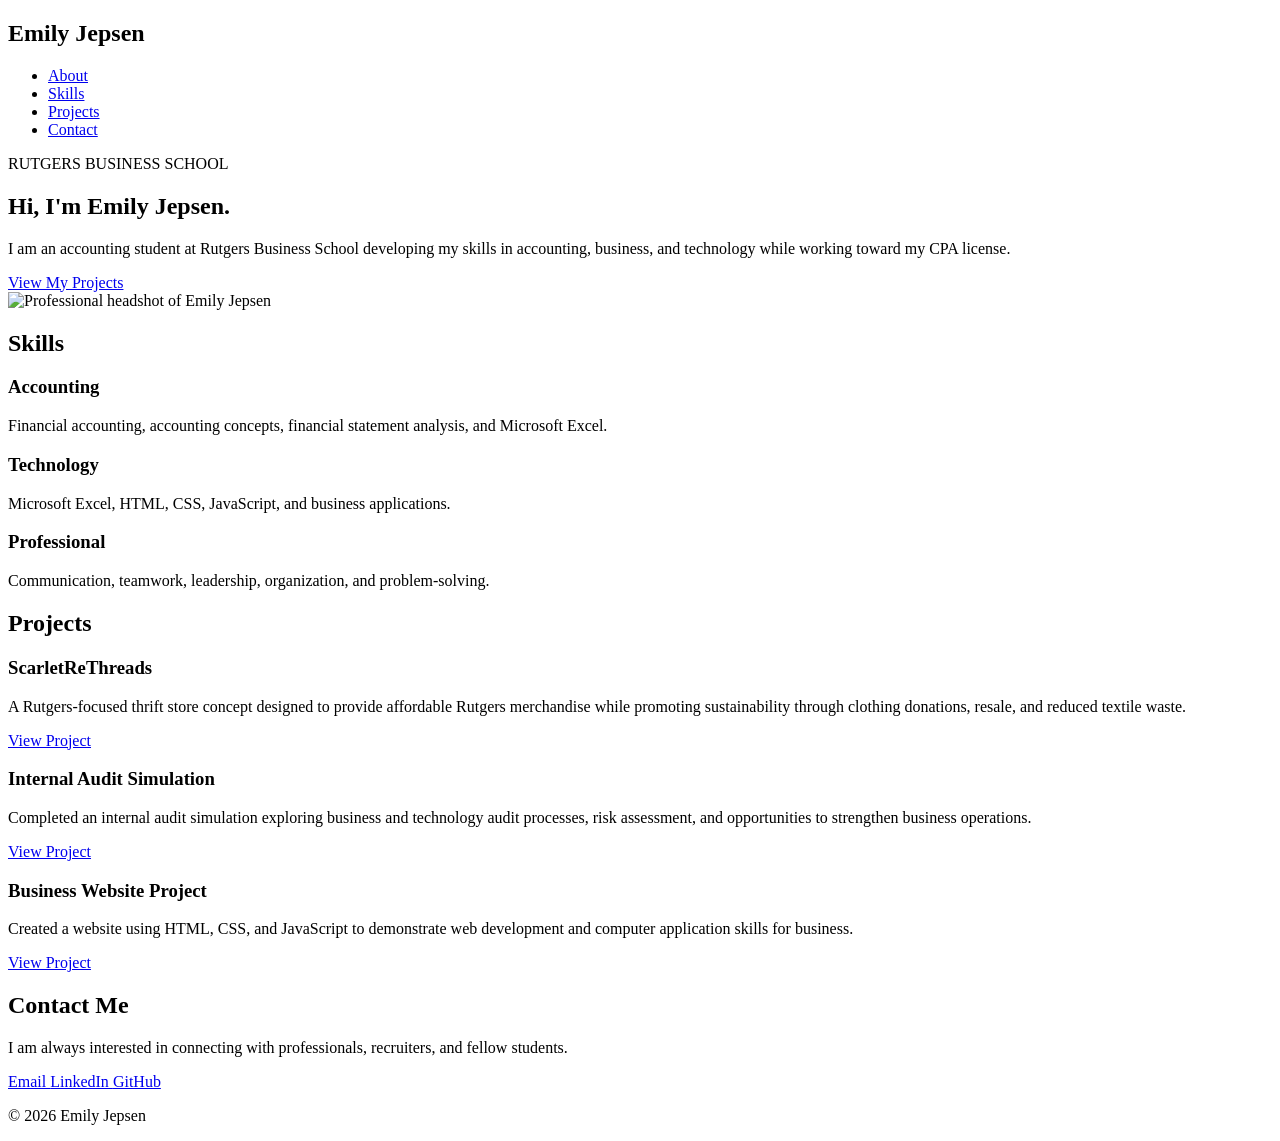
==== index.html @ 64cc46e7 "Add initial HTML structure for personal website my portfolio" ====
<!DOCTYPE html>
<html lang="en">

<head>
    <meta charset="UTF-8">
    <meta name="viewport" content="width=device-width, initial-scale=1.0">

    <title>Emily Jepsen | Accounting Student</title>

    <link rel="stylesheet" href="style.css">
</head>

<body>

    <!-- Navigation -->
    <header>
        <nav>
            <h2>Emily Jepsen</h2>

            <ul>
                <li><a href="#about">About</a></li>
                <li><a href="#skills">Skills</a></li>
                <li><a href="#projects">Projects</a></li>
                <li><a href="#contact">Contact</a></li>
            </ul>
        </nav>
    </header>


    <!-- Personal Statement -->
    <section id="about" class="hero">

        <div class="hero-content">

            <div class="hero-text">

                <p class="intro">RUTGERS BUSINESS SCHOOL</p>

                <h1>Hi, I'm Emily Jepsen.</h1>

                <p class="statement">
                    I am an accounting student at Rutgers Business School
                    developing my skills in accounting, business, and technology
                    while working toward my CPA license.
                </p>

                <a href="#projects" class="button">
                    View My Projects
                </a>

            </div>


            <div class="hero-image">

                <img src="headshot.JPG"
                     alt="Professional headshot of Emily Jepsen">

            </div>

        </div>

    </section>


    <!-- Skills Section -->
    <section id="skills">

        <h2>Skills</h2>

        <div class="skills-container">

            <div class="skill">

                <h3>Accounting</h3>

                <p>
                    Financial accounting, accounting concepts,
                    financial statement analysis, and Microsoft Excel.
                </p>

            </div>


            <div class="skill">

                <h3>Technology</h3>

                <p>
                    Microsoft Excel, HTML, CSS, JavaScript,
                    and business applications.
                </p>

            </div>


            <div class="skill">

                <h3>Professional</h3>

                <p>
                    Communication, teamwork, leadership,
                    organization, and problem-solving.
                </p>

            </div>

        </div>

    </section>


    <!-- Projects Section -->
    <section id="projects">

        <h2>Projects</h2>

        <div class="projects-container">


            <!-- Project 1 -->
            <div class="project">

                <h3>ScarletReThreads</h3>

                <p>
                    A Rutgers-focused thrift store concept designed to provide
                    affordable Rutgers merchandise while promoting sustainability
                    through clothing donations, resale, and reduced textile waste.
                </p>

                <a href="#" class="project-link">
                    View Project
                </a>

            </div>


            <!-- Project 2 -->
            <div class="project">

                <h3>Internal Audit Simulation</h3>

                <p>
                    Completed an internal audit simulation exploring business
                    and technology audit processes, risk assessment, and
                    opportunities to strengthen business operations.
                </p>

                <a href="#" class="project-link">
                    View Project
                </a>

            </div>


            <!-- Project 3 -->
            <div class="project">

                <h3>Business Website Project</h3>

                <p>
                    Created a website using HTML, CSS, and JavaScript to
                    demonstrate web development and computer application
                    skills for business.
                </p>

                <a href="#" class="project-link">
                    View Project
                </a>

            </div>

        </div>

    </section>


    <!-- Contact Section -->
    <section id="contact">

        <h2>Contact Me</h2>

        <p>
            I am always interested in connecting with professionals,
            recruiters, and fellow students.
        </p>

        <div class="contact-links">

            <a href="mailto:your-email@rutgers.edu">
                Email
            </a>

            <a href="https://www.linkedin.com/" target="_blank">
                LinkedIn
            </a>

            <a href="https://github.com/" target="_blank">
                GitHub
            </a>

        </div>

    </section>


    <!-- Footer -->
    <footer>

        <p>
            © 2026 Emily Jepsen
        </p>

    </footer>


    <script src="script.js"></script>

</body>

</html>
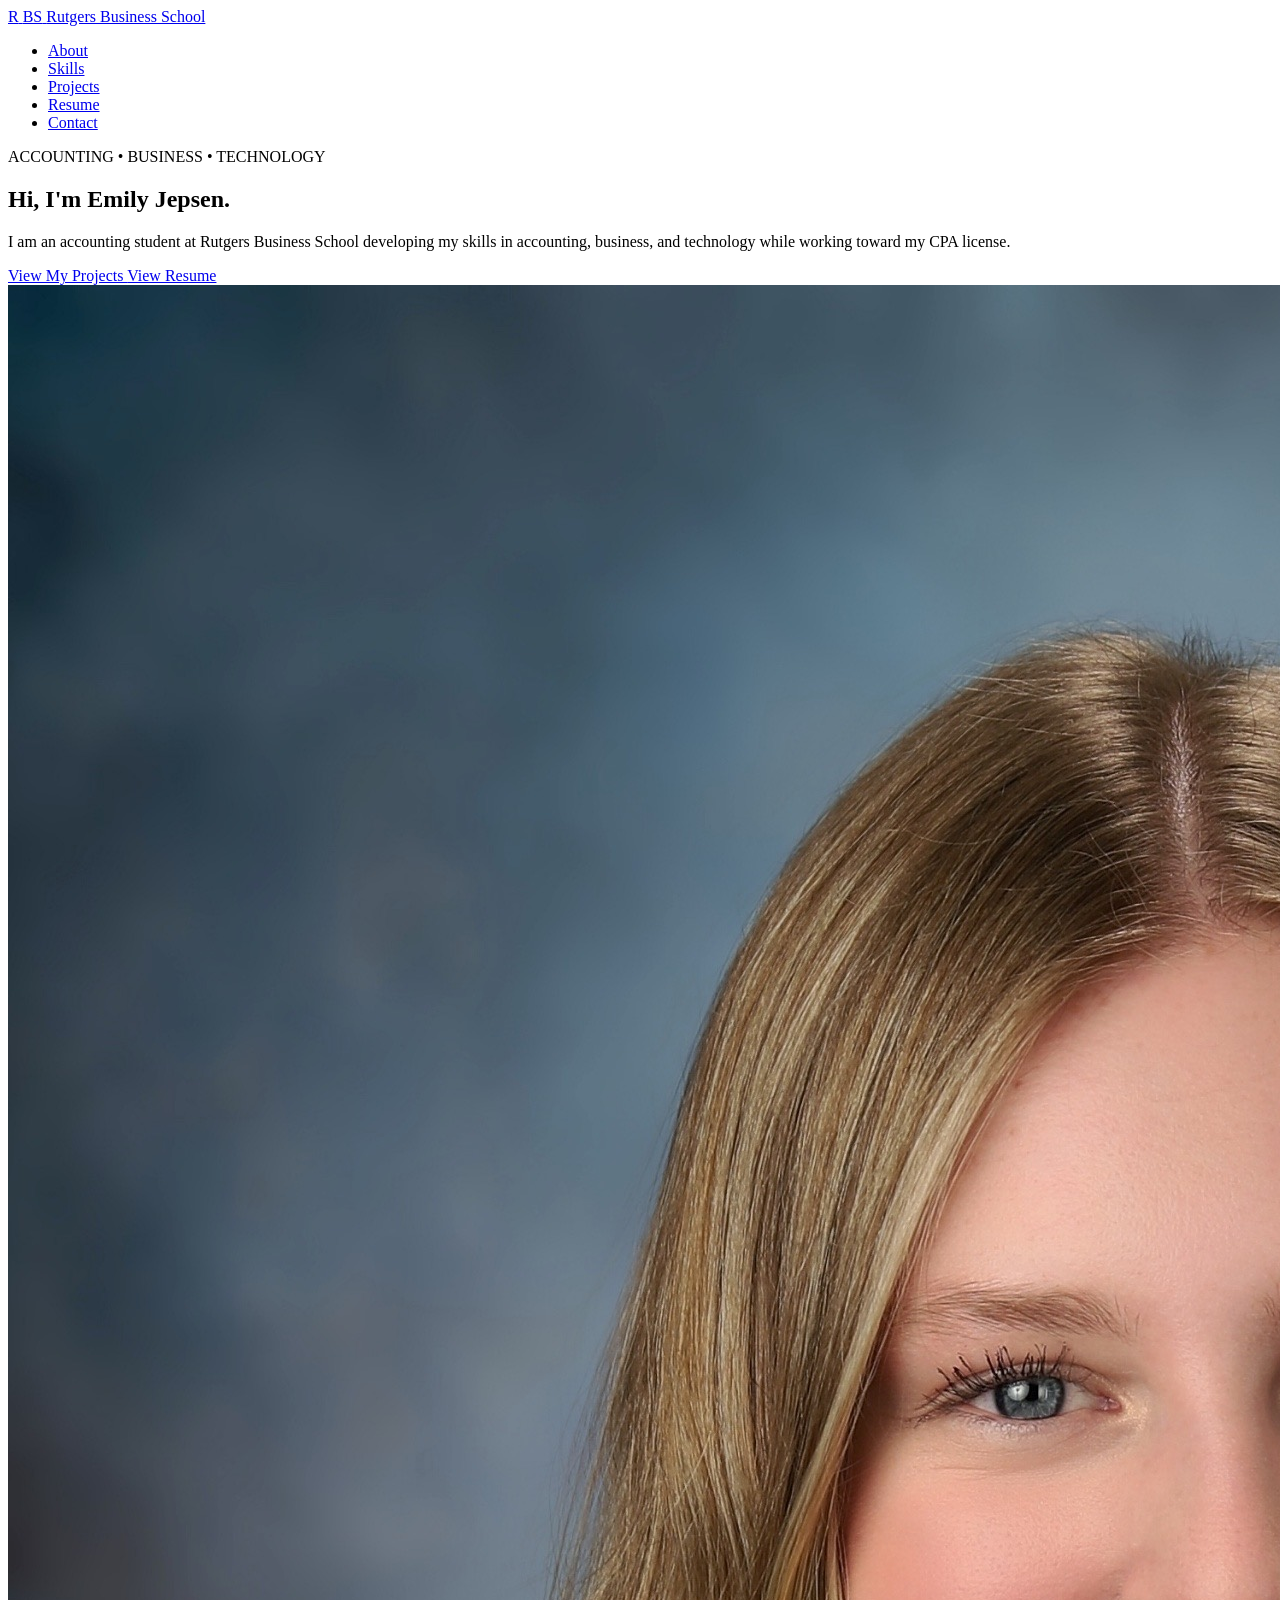
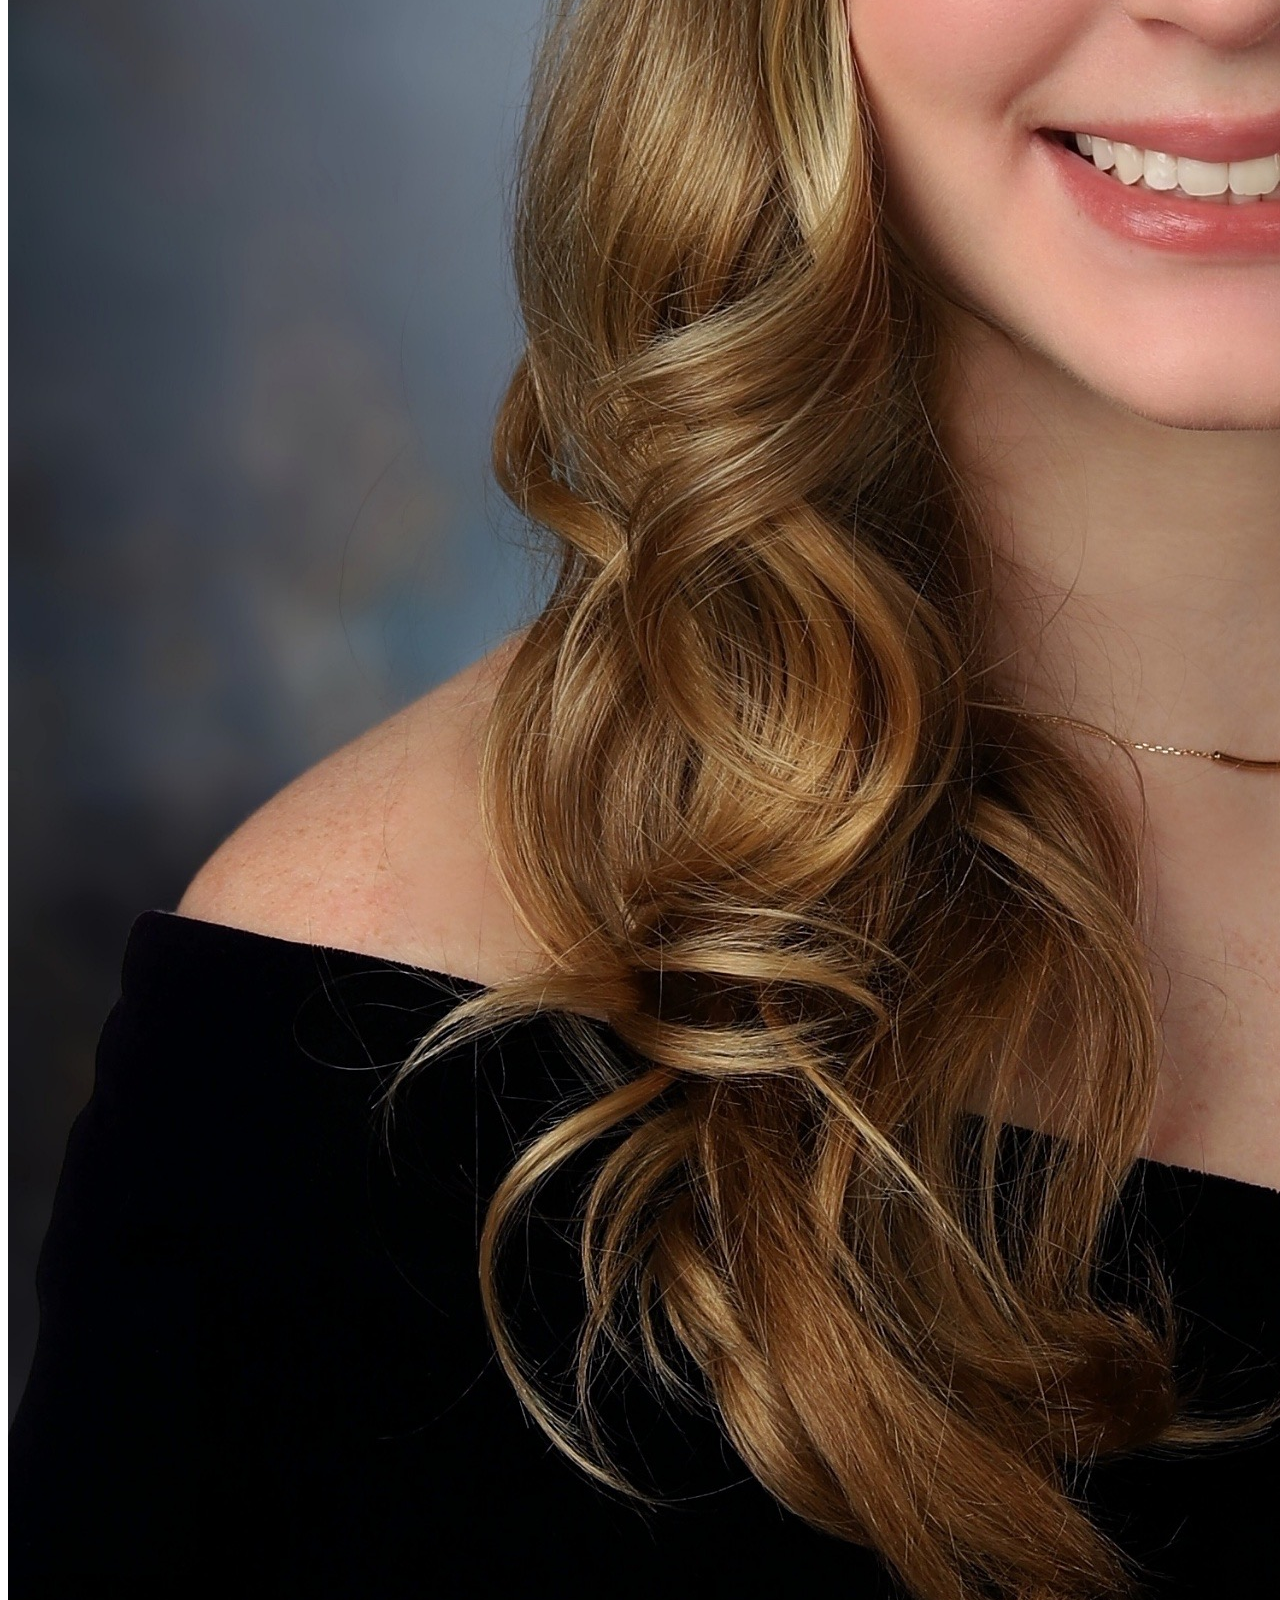
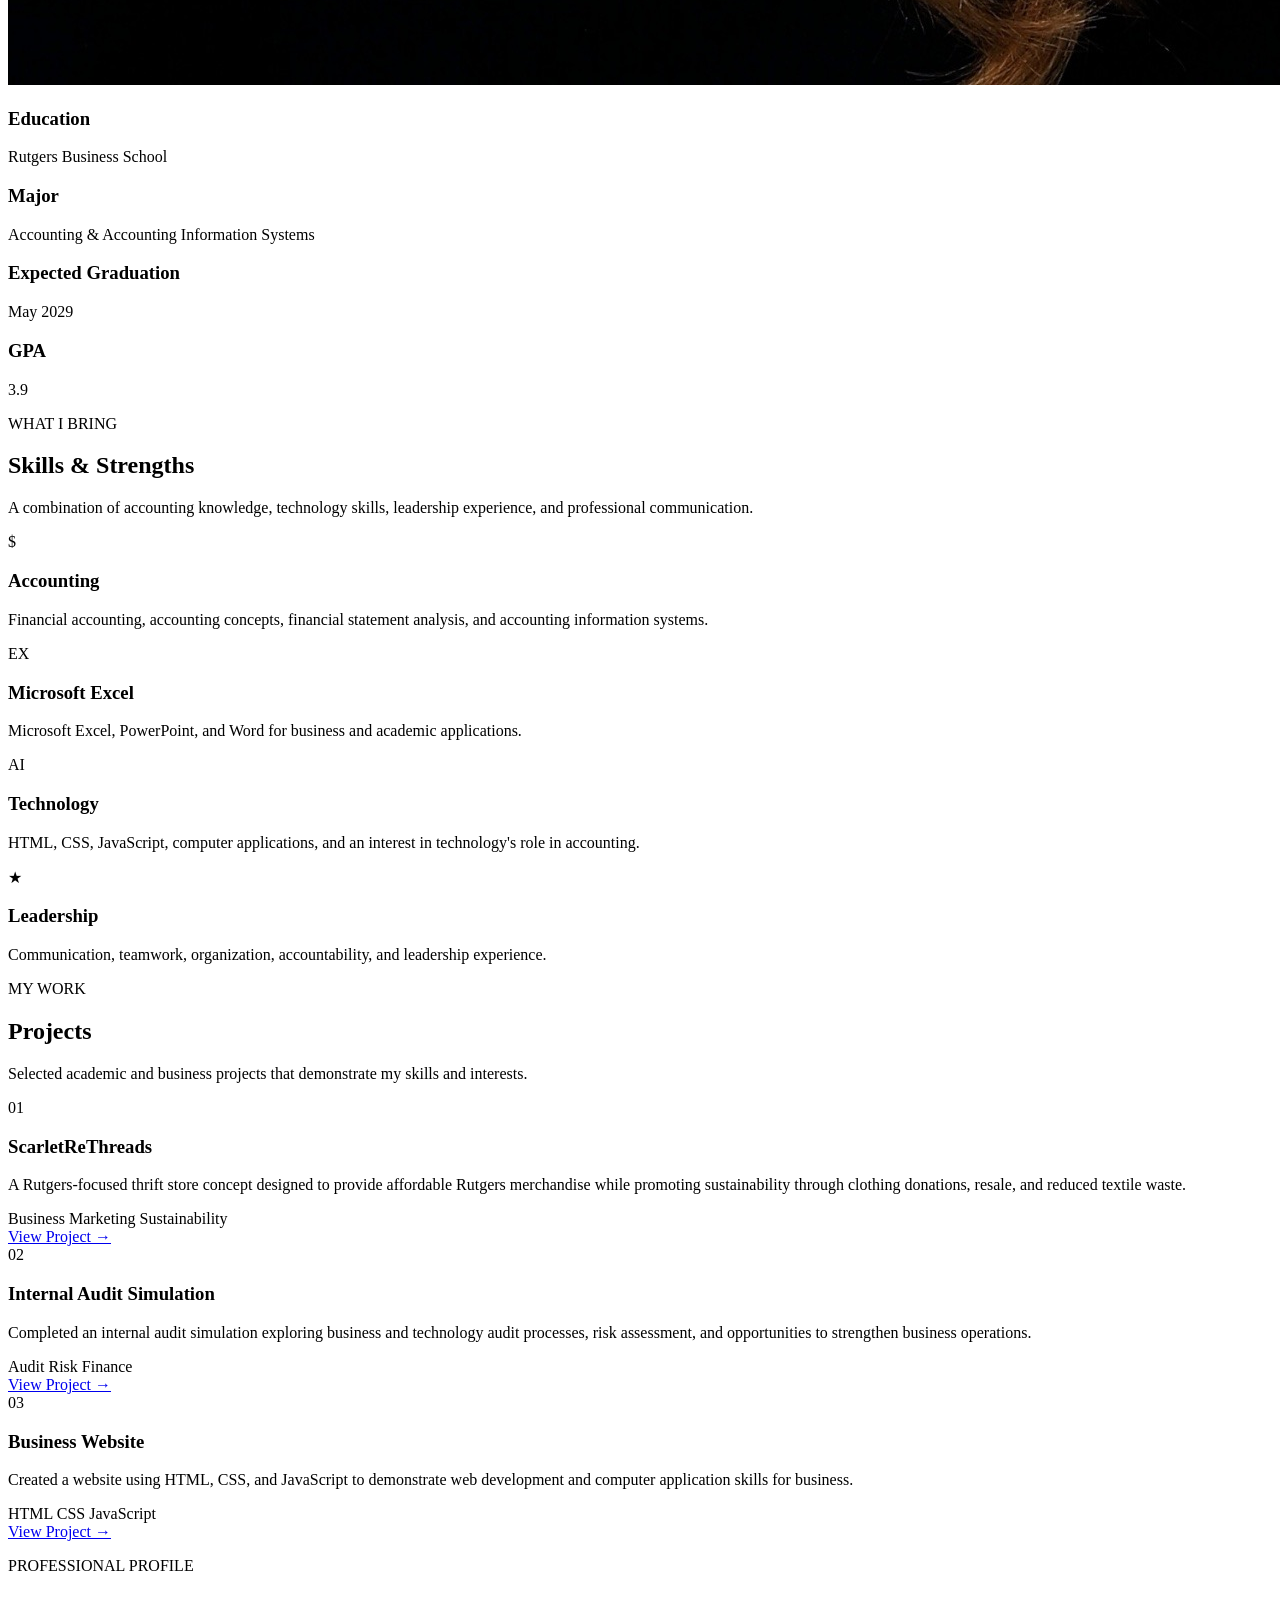
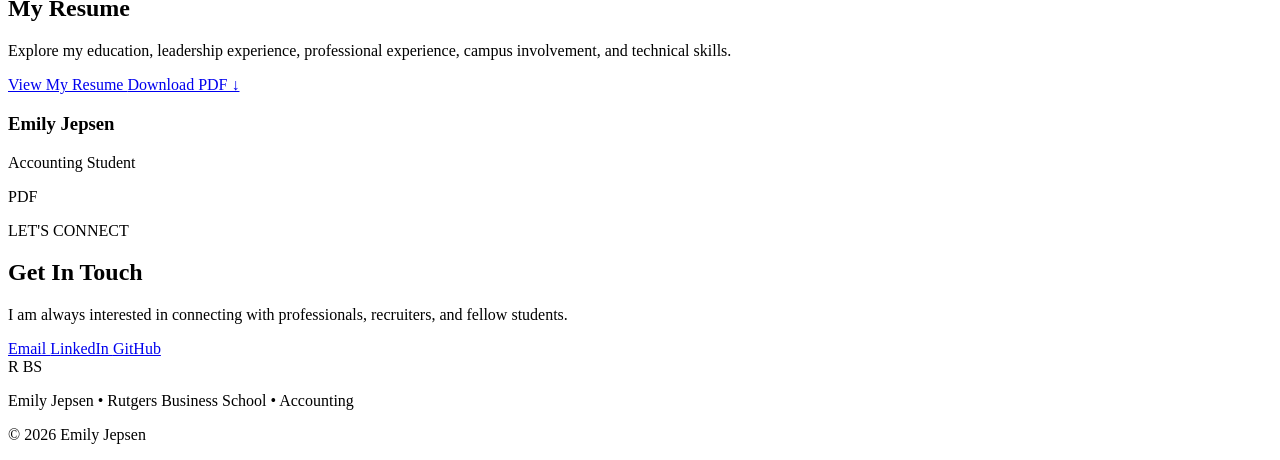
==== commit 5b1d3ebb: "Revamp index.html structure and content Updated the layout and content of the index.html file, inclu" ====
--- a/index.html
+++ b/index.html
@@ -2,59 +2,131 @@
 <html lang="en">
 
 <head>
+
     <meta charset="UTF-8">
+
     <meta name="viewport" content="width=device-width, initial-scale=1.0">
 
     <title>Emily Jepsen | Accounting Student</title>
 
     <link rel="stylesheet" href="style.css">
+
 </head>
 
+
 <body>
 
+
     <!-- Navigation -->
+
     <header>
+
         <nav>
-            <h2>Emily Jepsen</h2>
-
-            <ul>
-                <li><a href="#about">About</a></li>
-                <li><a href="#skills">Skills</a></li>
-                <li><a href="#projects">Projects</a></li>
-                <li><a href="#contact">Contact</a></li>
+
+            <!-- RBS Style Logo -->
+
+            <a href="#about" class="logo">
+
+                <span class="logo-r">R</span>
+                <span class="logo-bs">BS</span>
+
+                <span class="logo-text">
+                    Rutgers Business School
+                </span>
+
+            </a>
+
+
+            <ul class="nav-links">
+
+                <li>
+                    <a href="#about">About</a>
+                </li>
+
+                <li>
+                    <a href="#skills">Skills</a>
+                </li>
+
+                <li>
+                    <a href="#projects">Projects</a>
+                </li>
+
+                <li>
+                    <a href="#resume">Resume</a>
+                </li>
+
+                <li>
+                    <a href="#contact">Contact</a>
+                </li>
+
             </ul>
+
         </nav>
+
     </header>
 
 
-    <!-- Personal Statement -->
+
+    <!-- HERO / PERSONAL STATEMENT -->
+
     <section id="about" class="hero">
 
         <div class="hero-content">
 
+
             <div class="hero-text">
 
-                <p class="intro">RUTGERS BUSINESS SCHOOL</p>
-
-                <h1>Hi, I'm Emily Jepsen.</h1>
+                <div class="small-label">
+                    ACCOUNTING • BUSINESS • TECHNOLOGY
+                </div>
+
+
+                <h1>
+                    Hi, I'm
+                    <span>Emily Jepsen.</span>
+                </h1>
+
 
                 <p class="statement">
+
                     I am an accounting student at Rutgers Business School
                     developing my skills in accounting, business, and technology
                     while working toward my CPA license.
-                </p>
-
-                <a href="#projects" class="button">
-                    View My Projects
-                </a>
-
-            </div>
-
+
+                </p>
+
+
+                <div class="hero-buttons">
+
+                    <a href="#projects" class="primary-button">
+                        View My Projects
+                    </a>
+
+
+                    <a href="#resume" class="secondary-button">
+                        View Resume
+                    </a>
+
+                </div>
+
+            </div>
+
+
+
+            <!-- Small Headshot -->
 
             <div class="hero-image">
 
-                <img src="headshot.JPG"
-                     alt="Professional headshot of Emily Jepsen">
+                <div class="image-border">
+
+                    <img
+                        src="headshot.JPG"
+                        alt="Professional headshot of Emily Jepsen"
+                    >
+
+                </div>
+
+                <div class="image-accent"></div>
 
             </div>
 
@@ -63,44 +135,155 @@
     </section>
 
 
-    <!-- Skills Section -->
-    <section id="skills">
-
-        <h2>Skills</h2>
+
+    <!-- QUICK INFORMATION -->
+
+    <section class="quick-info">
+
+        <div class="info-box">
+
+            <h3>Education</h3>
+
+            <p>
+                Rutgers Business School
+            </p>
+
+        </div>
+
+
+        <div class="info-box">
+
+            <h3>Major</h3>
+
+            <p>
+                Accounting & Accounting Information Systems
+            </p>
+
+        </div>
+
+
+        <div class="info-box">
+
+            <h3>Expected Graduation</h3>
+
+            <p>
+                May 2029
+            </p>
+
+        </div>
+
+
+        <div class="info-box">
+
+            <h3>GPA</h3>
+
+            <p>
+                3.9
+            </p>
+
+        </div>
+
+    </section>
+
+
+
+    <!-- SKILLS -->
+
+    <section id="skills" class="section">
+
+        <div class="section-heading">
+
+            <p class="section-label">
+                WHAT I BRING
+            </p>
+
+            <h2>
+                Skills & Strengths
+            </h2>
+
+            <p>
+                A combination of accounting knowledge, technology skills,
+                leadership experience, and professional communication.
+            </p>
+
+        </div>
+
+
 
         <div class="skills-container">
 
-            <div class="skill">
-
-                <h3>Accounting</h3>
+
+            <div class="skill-card">
+
+                <div class="skill-icon">
+                    $
+                </div>
+
+                <h3>
+                    Accounting
+                </h3>
 
                 <p>
                     Financial accounting, accounting concepts,
-                    financial statement analysis, and Microsoft Excel.
-                </p>
-
-            </div>
-
-
-            <div class="skill">
-
-                <h3>Technology</h3>
-
-                <p>
-                    Microsoft Excel, HTML, CSS, JavaScript,
-                    and business applications.
-                </p>
-
-            </div>
-
-
-            <div class="skill">
-
-                <h3>Professional</h3>
-
-                <p>
-                    Communication, teamwork, leadership,
-                    organization, and problem-solving.
+                    financial statement analysis, and accounting
+                    information systems.
+                </p>
+
+            </div>
+
+
+
+            <div class="skill-card">
+
+                <div class="skill-icon">
+                    EX
+                </div>
+
+                <h3>
+                    Microsoft Excel
+                </h3>
+
+                <p>
+                    Microsoft Excel, PowerPoint, and Word for
+                    business and academic applications.
+                </p>
+
+            </div>
+
+
+
+            <div class="skill-card">
+
+                <div class="skill-icon">
+                    AI
+                </div>
+
+                <h3>
+                    Technology
+                </h3>
+
+                <p>
+                    HTML, CSS, JavaScript, computer applications,
+                    and an interest in technology's role in accounting.
+                </p>
+
+            </div>
+
+
+
+            <div class="skill-card">
+
+                <div class="skill-icon">
+                    ★
+                </div>
+
+                <h3>
+                    Leadership
+                </h3>
+
+                <p>
+                    Communication, teamwork, organization,
+                    accountability, and leadership experience.
                 </p>
 
             </div>
@@ -110,63 +293,155 @@
     </section>
 
 
-    <!-- Projects Section -->
-    <section id="projects">
-
-        <h2>Projects</h2>
+
+    <!-- PROJECTS -->
+
+    <section id="projects" class="projects-section">
+
+        <div class="section-heading">
+
+            <p class="section-label">
+                MY WORK
+            </p>
+
+            <h2>
+                Projects
+            </h2>
+
+            <p>
+                Selected academic and business projects that
+                demonstrate my skills and interests.
+            </p>
+
+        </div>
+
+
 
         <div class="projects-container">
 
 
             <!-- Project 1 -->
-            <div class="project">
-
-                <h3>ScarletReThreads</h3>
-
-                <p>
-                    A Rutgers-focused thrift store concept designed to provide
-                    affordable Rutgers merchandise while promoting sustainability
-                    through clothing donations, resale, and reduced textile waste.
-                </p>
+
+            <div class="project-card">
+
+                <div class="project-number">
+                    01
+                </div>
+
+                <h3>
+                    ScarletReThreads
+                </h3>
+
+                <p>
+                    A Rutgers-focused thrift store concept designed
+                    to provide affordable Rutgers merchandise while
+                    promoting sustainability through clothing donations,
+                    resale, and reduced textile waste.
+                </p>
+
+                <div class="project-tags">
+
+                    <span>
+                        Business
+                    </span>
+
+                    <span>
+                        Marketing
+                    </span>
+
+                    <span>
+                        Sustainability
+                    </span>
+
+                </div>
 
                 <a href="#" class="project-link">
-                    View Project
-                </a>
-
-            </div>
+                    View Project →
+                </a>
+
+            </div>
+
 
 
             <!-- Project 2 -->
-            <div class="project">
-
-                <h3>Internal Audit Simulation</h3>
-
-                <p>
-                    Completed an internal audit simulation exploring business
-                    and technology audit processes, risk assessment, and
-                    opportunities to strengthen business operations.
-                </p>
+
+            <div class="project-card">
+
+                <div class="project-number">
+                    02
+                </div>
+
+                <h3>
+                    Internal Audit Simulation
+                </h3>
+
+                <p>
+                    Completed an internal audit simulation exploring
+                    business and technology audit processes, risk
+                    assessment, and opportunities to strengthen
+                    business operations.
+                </p>
+
+                <div class="project-tags">
+
+                    <span>
+                        Audit
+                    </span>
+
+                    <span>
+                        Risk
+                    </span>
+
+                    <span>
+                        Finance
+                    </span>
+
+                </div>
 
                 <a href="#" class="project-link">
-                    View Project
-                </a>
-
-            </div>
+                    View Project →
+                </a>
+
+            </div>
+
 
 
             <!-- Project 3 -->
-            <div class="project">
-
-                <h3>Business Website Project</h3>
-
-                <p>
-                    Created a website using HTML, CSS, and JavaScript to
-                    demonstrate web development and computer application
-                    skills for business.
-                </p>
+
+            <div class="project-card">
+
+                <div class="project-number">
+                    03
+                </div>
+
+                <h3>
+                    Business Website
+                </h3>
+
+                <p>
+                    Created a website using HTML, CSS, and JavaScript
+                    to demonstrate web development and computer
+                    application skills for business.
+                </p>
+
+                <div class="project-tags">
+
+                    <span>
+                        HTML
+                    </span>
+
+                    <span>
+                        CSS
+                    </span>
+
+                    <span>
+                        JavaScript
+                    </span>
+
+                </div>
 
                 <a href="#" class="project-link">
-                    View Project
+                    View Project →
                 </a>
 
             </div>
@@ -176,45 +451,179 @@
     </section>
 
 
-    <!-- Contact Section -->
-    <section id="contact">
-
-        <h2>Contact Me</h2>
+
+    <!-- RESUME -->
+
+    <section id="resume" class="resume-section">
+
+        <div class="resume-container">
+
+
+            <div class="resume-text">
+
+                <p class="section-label">
+                    PROFESSIONAL PROFILE
+                </p>
+
+                <h2>
+                    My Resume
+                </h2>
+
+                <p>
+                    Explore my education, leadership experience,
+                    professional experience, campus involvement,
+                    and technical skills.
+                </p>
+
+
+                <a
+                    href="Emily_Jepsen_Resume.pdf"
+                    target="_blank"
+                    class="primary-button"
+                >
+                    View My Resume
+                </a>
+
+
+                <a
+                    href="Emily_Jepsen_Resume.pdf"
+                    download
+                    class="resume-download"
+                >
+                    Download PDF ↓
+                </a>
+
+            </div>
+
+
+
+            <!-- Resume Preview -->
+
+            <div class="resume-preview">
+
+                <div class="resume-top">
+
+                    <div>
+
+                        <h3>
+                            Emily Jepsen
+                        </h3>
+
+                        <p>
+                            Accounting Student
+                        </p>
+
+                    </div>
+
+                    <div class="resume-icon">
+                        PDF
+                    </div>
+
+                </div>
+
+
+                <div class="resume-lines">
+
+                    <div></div>
+                    <div></div>
+                    <div></div>
+
+                    <div class="short"></div>
+
+                    <div></div>
+                    <div></div>
+
+                    <div class="short"></div>
+
+                </div>
+
+            </div>
+
+        </div>
+
+    </section>
+
+
+
+    <!-- CONTACT -->
+
+    <section id="contact" class="contact-section">
+
+        <div class="contact-content">
+
+            <p class="section-label">
+                LET'S CONNECT
+            </p>
+
+            <h2>
+                Get In Touch
+            </h2>
+
+            <p>
+                I am always interested in connecting with
+                professionals, recruiters, and fellow students.
+            </p>
+
+
+            <div class="contact-links">
+
+                <a href="mailto:emily.jepsen@rutgers.edu">
+
+                    Email
+
+                </a>
+
+
+                <a
+                    href="https://www.linkedin.com/"
+                    target="_blank"
+                >
+
+                    LinkedIn
+
+                </a>
+
+
+                <a
+                    href="https://github.com/"
+                    target="_blank"
+                >
+
+                    GitHub
+
+                </a>
+
+            </div>
+
+        </div>
+
+    </section>
+
+
+
+    <!-- FOOTER -->
+
+    <footer>
+
+        <div class="footer-logo">
+
+            <span class="logo-r">R</span>
+            <span class="logo-bs">BS</span>
+
+        </div>
 
         <p>
-            I am always interested in connecting with professionals,
-            recruiters, and fellow students.
+            Emily Jepsen • Rutgers Business School • Accounting
         </p>
 
-        <div class="contact-links">
-
-            <a href="mailto:your-email@rutgers.edu">
-                Email
-            </a>
-
-            <a href="https://www.linkedin.com/" target="_blank">
-                LinkedIn
-            </a>
-
-            <a href="https://github.com/" target="_blank">
-                GitHub
-            </a>
-
-        </div>
-
-    </section>
-
-
-    <!-- Footer -->
-    <footer>
-
-        <p>
+        <p class="copyright">
             © 2026 Emily Jepsen
         </p>
 
     </footer>
 
 
+
     <script src="script.js"></script>
 
 </body>
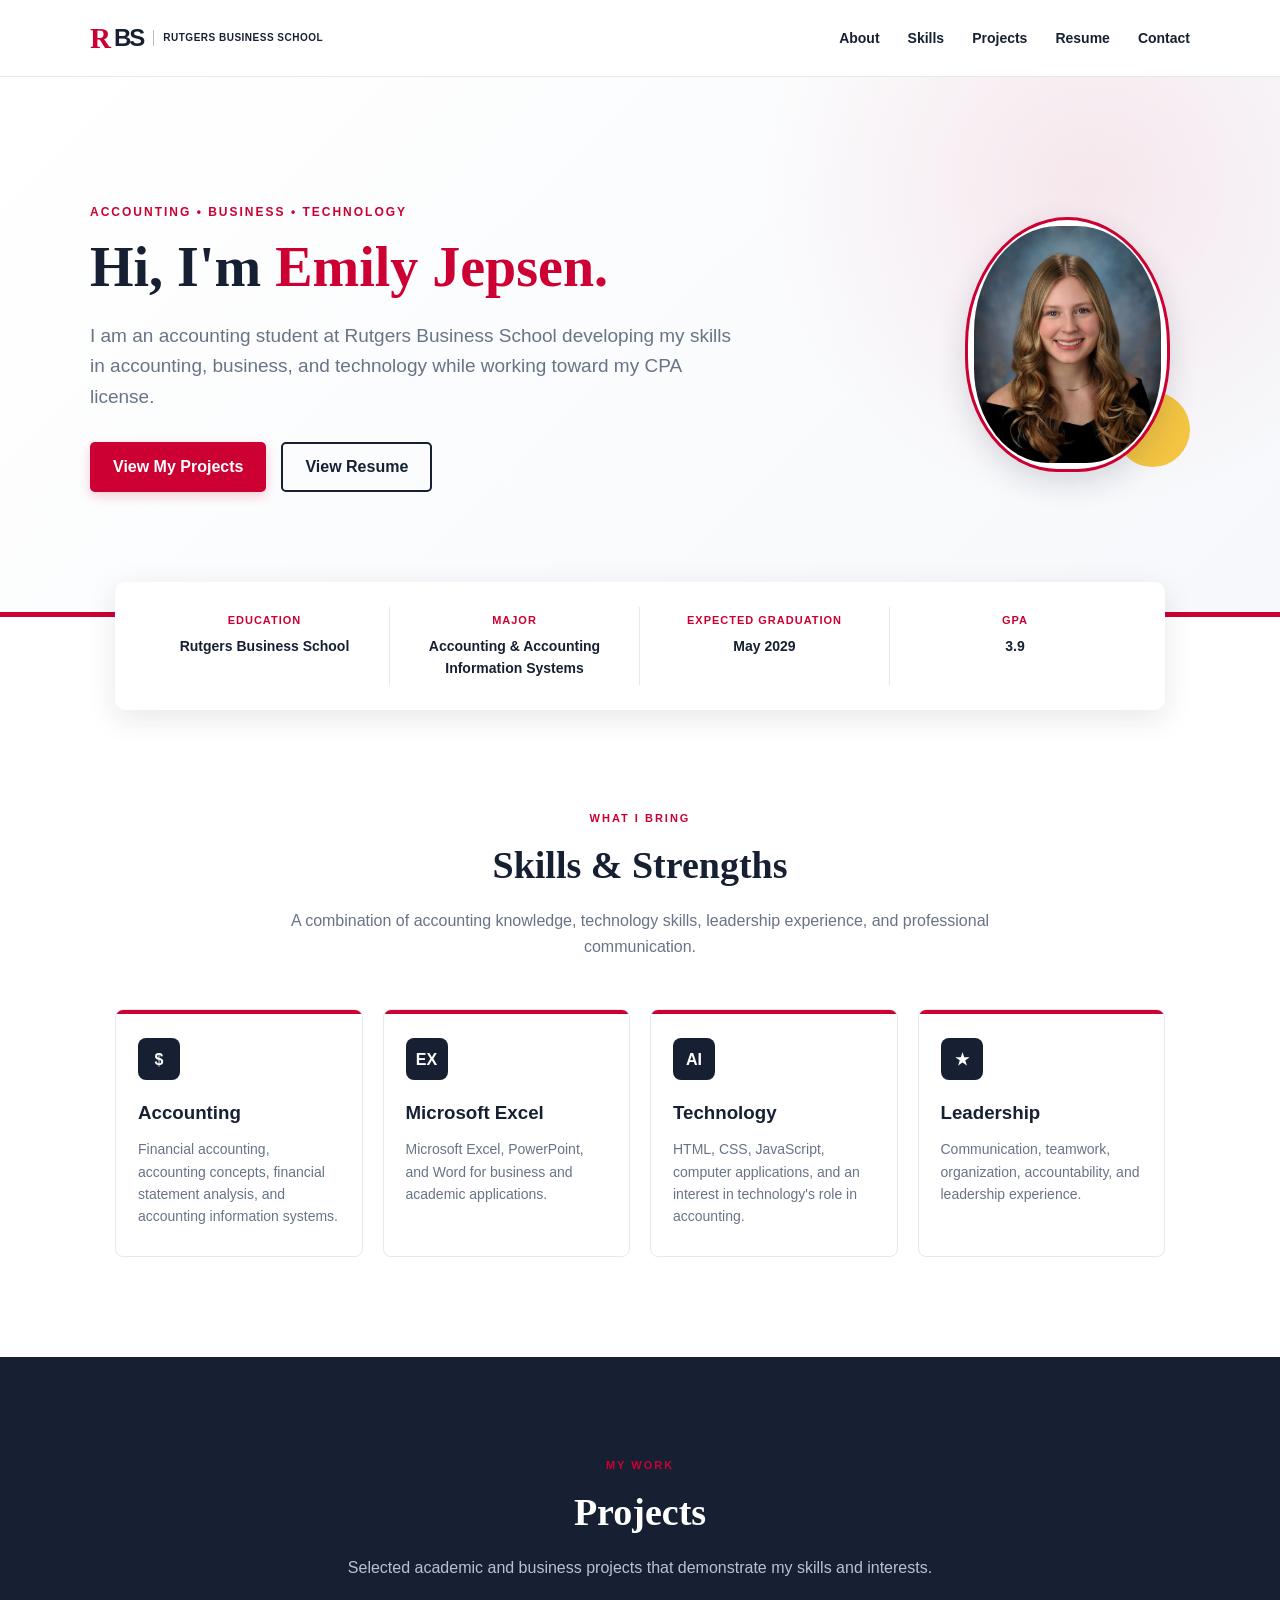
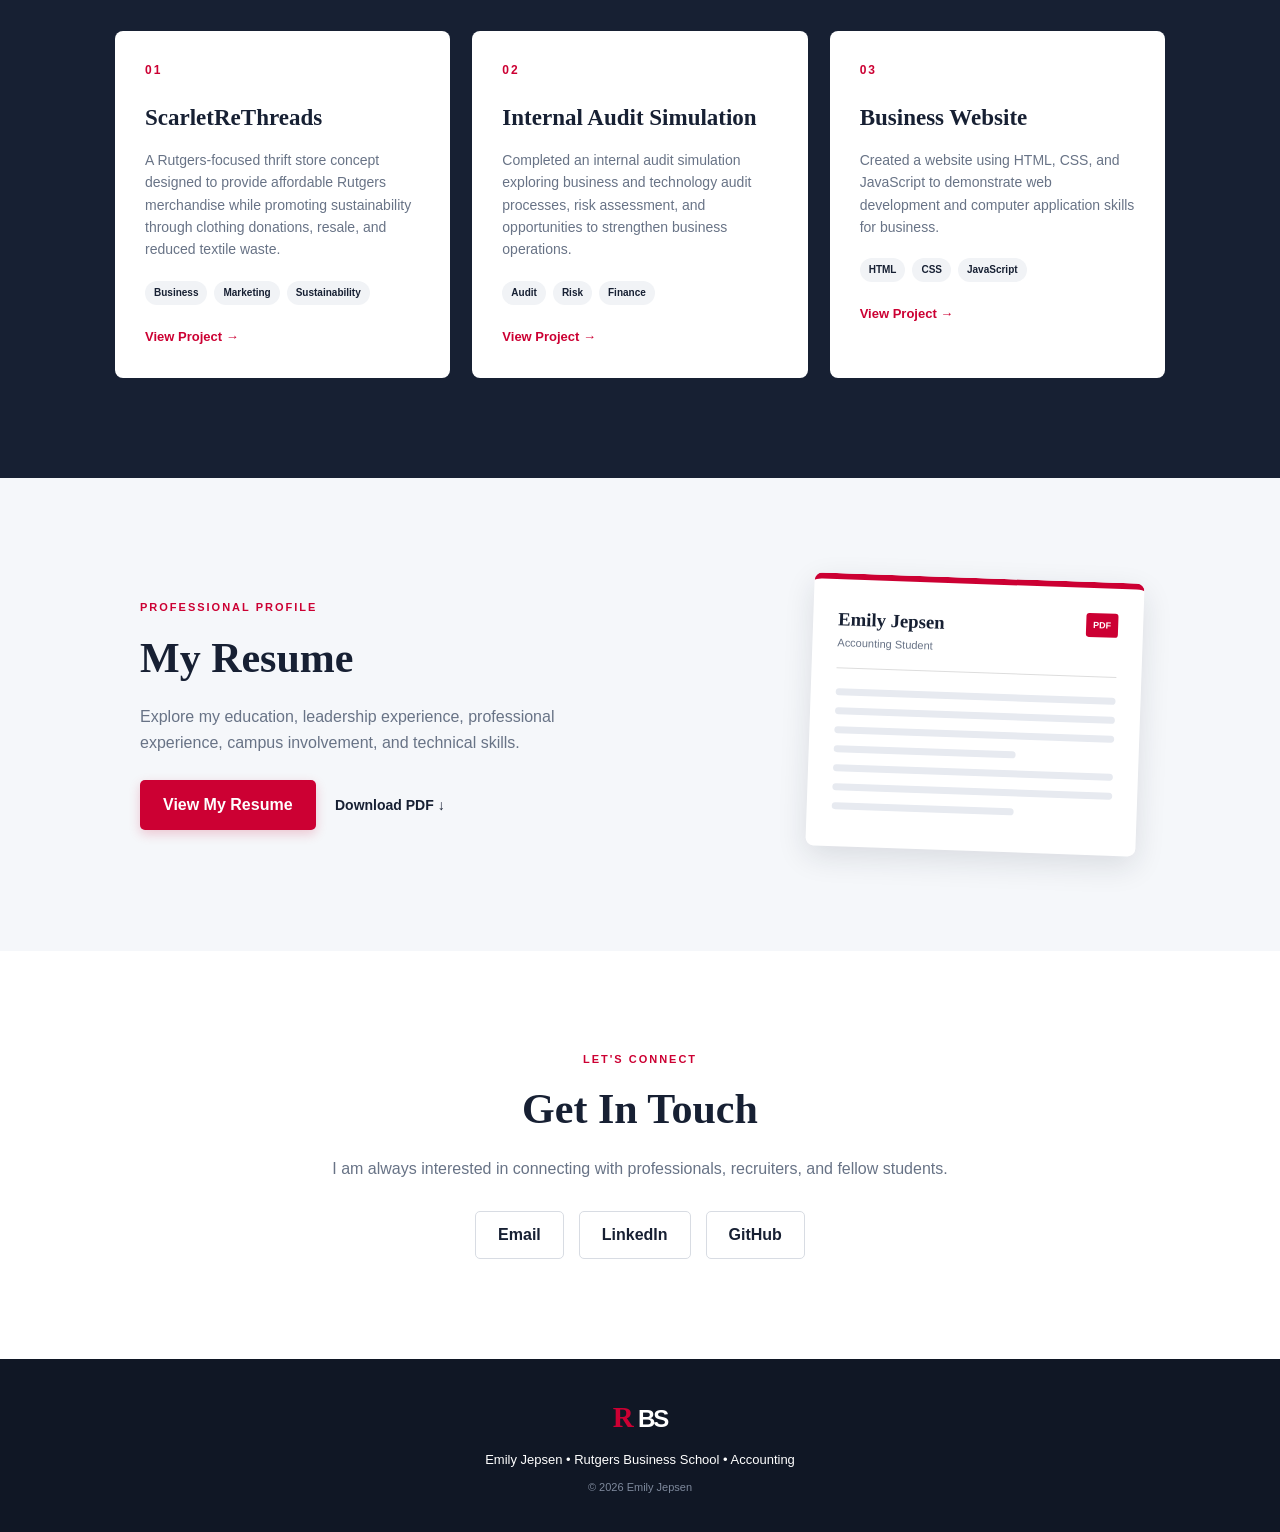
==== commit de133c68: "Update resume download link in index.html" ====
--- a/index.html
+++ b/index.html
@@ -486,7 +486,7 @@
 
 
                 <a
-                    href="Emily_Jepsen_Resume.pdf"
+                    href="Emily Jepsen Resume Summer 2026 (1) (1).pdf"
                     download
                     class="resume-download"
                 >
--- a/style.css
+++ b/style.css
@@ -0,0 +1,1301 @@
+/* ========================================
+   GENERAL STYLING
+======================================== */
+
+* {
+    margin: 0;
+    padding: 0;
+    box-sizing: border-box;
+}
+
+html {
+    scroll-behavior: smooth;
+}
+
+body {
+    font-family: Arial, Helvetica, sans-serif;
+    line-height: 1.6;
+    color: #172033;
+    background-color: #ffffff;
+}
+
+
+/* ========================================
+   COLORS
+======================================== */
+
+:root {
+
+    --scarlet: #cc0033;
+
+    --dark-scarlet: #990026;
+
+    --navy: #172033;
+
+    --light-navy: #26344f;
+
+    --gold: #f4c542;
+
+    --light-gray: #f5f7fa;
+
+    --medium-gray: #687386;
+
+    --white: #ffffff;
+
+}
+
+
+/* ========================================
+   NAVIGATION
+======================================== */
+
+header {
+
+    background-color: rgba(255, 255, 255, 0.97);
+
+    border-bottom: 1px solid #e5e8ed;
+
+    position: sticky;
+
+    top: 0;
+
+    z-index: 1000;
+
+}
+
+nav {
+
+    max-width: 1150px;
+
+    margin: auto;
+
+    padding: 15px 25px;
+
+    display: flex;
+
+    justify-content: space-between;
+
+    align-items: center;
+
+}
+
+
+/* RBS LOGO */
+
+.logo {
+
+    display: flex;
+
+    align-items: center;
+
+    gap: 3px;
+
+    text-decoration: none;
+
+    color: var(--navy);
+
+}
+
+.logo-r {
+
+    font-size: 29px;
+
+    font-weight: 900;
+
+    color: var(--scarlet);
+
+    font-family: Georgia, serif;
+
+}
+
+.logo-bs {
+
+    font-size: 24px;
+
+    font-weight: 800;
+
+    color: var(--navy);
+
+    letter-spacing: -2px;
+
+}
+
+.logo-text {
+
+    font-size: 10px;
+
+    font-weight: bold;
+
+    letter-spacing: 0.5px;
+
+    text-transform: uppercase;
+
+    border-left: 1px solid #bbb;
+
+    padding-left: 9px;
+
+    margin-left: 7px;
+
+}
+
+
+.nav-links {
+
+    list-style: none;
+
+    display: flex;
+
+    gap: 28px;
+
+}
+
+.nav-links a {
+
+    color: var(--navy);
+
+    text-decoration: none;
+
+    font-size: 14px;
+
+    font-weight: 600;
+
+    transition: 0.3s;
+
+}
+
+.nav-links a:hover {
+
+    color: var(--scarlet);
+
+}
+
+
+/* ========================================
+   HERO SECTION
+======================================== */
+
+.hero {
+
+    min-height: 540px;
+
+    display: flex;
+
+    align-items: center;
+
+    padding: 65px 25px;
+
+    background:
+
+        radial-gradient(
+            circle at 85% 20%,
+            rgba(204, 0, 51, 0.08),
+            transparent 28%
+        ),
+
+        linear-gradient(
+            135deg,
+            #ffffff 0%,
+            #f6f8fb 100%
+        );
+
+    border-bottom: 5px solid var(--scarlet);
+
+}
+
+.hero-content {
+
+    max-width: 1100px;
+
+    width: 100%;
+
+    margin: auto;
+
+    display: flex;
+
+    align-items: center;
+
+    justify-content: space-between;
+
+    gap: 60px;
+
+}
+
+.hero-text {
+
+    flex: 1;
+
+}
+
+.small-label {
+
+    display: inline-block;
+
+    color: var(--scarlet);
+
+    font-size: 12px;
+
+    font-weight: bold;
+
+    letter-spacing: 2px;
+
+    margin-bottom: 15px;
+
+}
+
+.hero h1 {
+
+    font-family: Georgia, "Times New Roman", serif;
+
+    font-size: 56px;
+
+    line-height: 1.1;
+
+    margin-bottom: 22px;
+
+    color: var(--navy);
+
+}
+
+.hero h1 span {
+
+    color: var(--scarlet);
+
+}
+
+.statement {
+
+    max-width: 650px;
+
+    font-size: 19px;
+
+    color: var(--medium-gray);
+
+    margin-bottom: 30px;
+
+}
+
+
+/* ========================================
+   BUTTONS
+======================================== */
+
+.hero-buttons {
+
+    display: flex;
+
+    align-items: center;
+
+    gap: 15px;
+
+}
+
+.primary-button {
+
+    display: inline-block;
+
+    background-color: var(--scarlet);
+
+    color: white;
+
+    padding: 12px 23px;
+
+    border-radius: 5px;
+
+    text-decoration: none;
+
+    font-weight: bold;
+
+    transition: 0.3s;
+
+    box-shadow: 0 4px 12px rgba(204, 0, 51, 0.2);
+
+}
+
+.primary-button:hover {
+
+    background-color: var(--dark-scarlet);
+
+    transform: translateY(-2px);
+
+}
+
+.secondary-button {
+
+    display: inline-block;
+
+    color: var(--navy);
+
+    border: 2px solid var(--navy);
+
+    padding: 10px 22px;
+
+    border-radius: 5px;
+
+    text-decoration: none;
+
+    font-weight: bold;
+
+    transition: 0.3s;
+
+}
+
+.secondary-button:hover {
+
+    background-color: var(--navy);
+
+    color: white;
+
+}
+
+
+/* ========================================
+   HEADSHOT
+======================================== */
+
+.hero-image {
+
+    width: 225px;
+
+    position: relative;
+
+    flex-shrink: 0;
+
+}
+
+.image-border {
+
+    width: 205px;
+
+    height: 255px;
+
+    padding: 6px;
+
+    background-color: white;
+
+    border: 3px solid var(--scarlet);
+
+    border-radius: 50% 50% 45% 45%;
+
+    box-shadow: 0 10px 30px rgba(23, 32, 51, 0.15);
+
+    position: relative;
+
+    z-index: 2;
+
+}
+
+.hero-image img {
+
+    width: 100%;
+
+    height: 100%;
+
+    object-fit: cover;
+
+    object-position: center top;
+
+    border-radius: 45% 45% 40% 40%;
+
+}
+
+.image-accent {
+
+    width: 75px;
+
+    height: 75px;
+
+    background-color: var(--gold);
+
+    border-radius: 50%;
+
+    position: absolute;
+
+    right: 0;
+
+    bottom: 5px;
+
+    z-index: 1;
+
+}
+
+
+/* ========================================
+   QUICK INFO
+======================================== */
+
+.quick-info {
+
+    max-width: 1050px;
+
+    margin: -35px auto 0;
+
+    position: relative;
+
+    z-index: 5;
+
+    background-color: white;
+
+    border-radius: 10px;
+
+    box-shadow: 0 8px 30px rgba(23, 32, 51, 0.1);
+
+    display: grid;
+
+    grid-template-columns: repeat(4, 1fr);
+
+    padding: 25px;
+
+}
+
+.info-box {
+
+    text-align: center;
+
+    padding: 5px 15px;
+
+    border-right: 1px solid #e5e8ed;
+
+}
+
+.info-box:last-child {
+
+    border-right: none;
+
+}
+
+.info-box h3 {
+
+    font-size: 11px;
+
+    color: var(--scarlet);
+
+    text-transform: uppercase;
+
+    letter-spacing: 1px;
+
+    margin-bottom: 5px;
+
+}
+
+.info-box p {
+
+    font-size: 14px;
+
+    font-weight: bold;
+
+    color: var(--navy);
+
+}
+
+
+/* ========================================
+   GENERAL SECTIONS
+======================================== */
+
+.section {
+
+    max-width: 1100px;
+
+    margin: auto;
+
+    padding: 100px 25px;
+
+}
+
+.section-heading {
+
+    max-width: 700px;
+
+    margin: 0 auto 50px;
+
+    text-align: center;
+
+}
+
+.section-label {
+
+    color: var(--scarlet);
+
+    font-size: 11px;
+
+    font-weight: bold;
+
+    letter-spacing: 2px;
+
+    text-transform: uppercase;
+
+    margin-bottom: 8px;
+
+}
+
+.section-heading h2,
+
+.resume-text h2,
+
+.contact-content h2 {
+
+    font-family: Georgia, "Times New Roman", serif;
+
+    font-size: 38px;
+
+    color: var(--navy);
+
+    margin-bottom: 12px;
+
+}
+
+.section-heading p:last-child {
+
+    color: var(--medium-gray);
+
+}
+
+
+/* ========================================
+   SKILLS
+======================================== */
+
+.skills-container {
+
+    display: grid;
+
+    grid-template-columns: repeat(4, 1fr);
+
+    gap: 20px;
+
+}
+
+.skill-card {
+
+    padding: 28px 22px;
+
+    background-color: white;
+
+    border: 1px solid #e5e8ed;
+
+    border-radius: 8px;
+
+    transition: 0.3s;
+
+    position: relative;
+
+    overflow: hidden;
+
+}
+
+.skill-card::before {
+
+    content: "";
+
+    position: absolute;
+
+    top: 0;
+
+    left: 0;
+
+    width: 100%;
+
+    height: 4px;
+
+    background-color: var(--scarlet);
+
+}
+
+.skill-card:hover {
+
+    transform: translateY(-5px);
+
+    box-shadow: 0 10px 25px rgba(23, 32, 51, 0.1);
+
+}
+
+.skill-icon {
+
+    width: 42px;
+
+    height: 42px;
+
+    background-color: var(--navy);
+
+    color: white;
+
+    border-radius: 8px;
+
+    display: flex;
+
+    align-items: center;
+
+    justify-content: center;
+
+    font-weight: bold;
+
+    margin-bottom: 18px;
+
+}
+
+.skill-card h3 {
+
+    color: var(--navy);
+
+    margin-bottom: 10px;
+
+}
+
+.skill-card p {
+
+    color: var(--medium-gray);
+
+    font-size: 14px;
+
+}
+
+
+/* ========================================
+   PROJECTS
+======================================== */
+
+.projects-section {
+
+    padding: 100px 25px;
+
+    background-color: var(--navy);
+
+    position: relative;
+
+}
+
+.projects-section .section-heading h2 {
+
+    color: white;
+
+}
+
+.projects-section .section-heading p:last-child {
+
+    color: #b9c2d0;
+
+}
+
+.projects-container {
+
+    max-width: 1050px;
+
+    margin: auto;
+
+    display: grid;
+
+    grid-template-columns: repeat(3, 1fr);
+
+    gap: 22px;
+
+}
+
+.project-card {
+
+    background-color: white;
+
+    padding: 30px;
+
+    border-radius: 8px;
+
+    position: relative;
+
+    transition: 0.3s;
+
+}
+
+.project-card:hover {
+
+    transform: translateY(-6px);
+
+    box-shadow: 0 12px 30px rgba(0, 0, 0, 0.25);
+
+}
+
+.project-number {
+
+    color: var(--scarlet);
+
+    font-size: 12px;
+
+    font-weight: bold;
+
+    letter-spacing: 2px;
+
+    margin-bottom: 20px;
+
+}
+
+.project-card h3 {
+
+    color: var(--navy);
+
+    font-family: Georgia, "Times New Roman", serif;
+
+    font-size: 23px;
+
+    margin-bottom: 12px;
+
+}
+
+.project-card p {
+
+    color: var(--medium-gray);
+
+    font-size: 14px;
+
+}
+
+.project-tags {
+
+    display: flex;
+
+    flex-wrap: wrap;
+
+    gap: 7px;
+
+    margin-top: 20px;
+
+}
+
+.project-tags span {
+
+    background-color: #f1f3f6;
+
+    color: var(--navy);
+
+    padding: 4px 9px;
+
+    border-radius: 20px;
+
+    font-size: 10px;
+
+    font-weight: bold;
+
+}
+
+.project-link {
+
+    display: inline-block;
+
+    margin-top: 22px;
+
+    color: var(--scarlet);
+
+    text-decoration: none;
+
+    font-weight: bold;
+
+    font-size: 13px;
+
+}
+
+.project-link:hover {
+
+    color: var(--dark-scarlet);
+
+}
+
+
+/* ========================================
+   RESUME
+======================================== */
+
+.resume-section {
+
+    padding: 100px 25px;
+
+    background-color: #f5f7fa;
+
+}
+
+.resume-container {
+
+    max-width: 1000px;
+
+    margin: auto;
+
+    display: flex;
+
+    align-items: center;
+
+    justify-content: space-between;
+
+    gap: 70px;
+
+}
+
+.resume-text {
+
+    flex: 1;
+
+}
+
+.resume-text h2 {
+
+    font-size: 42px;
+
+}
+
+.resume-text > p:not(.section-label) {
+
+    color: var(--medium-gray);
+
+    margin-bottom: 25px;
+
+    max-width: 500px;
+
+}
+
+.resume-download {
+
+    color: var(--navy);
+
+    font-weight: bold;
+
+    text-decoration: none;
+
+    margin-left: 15px;
+
+    font-size: 14px;
+
+}
+
+.resume-download:hover {
+
+    color: var(--scarlet);
+
+}
+
+
+/* Resume visual */
+
+.resume-preview {
+
+    width: 330px;
+
+    min-height: 220px;
+
+    background-color: white;
+
+    border-radius: 8px;
+
+    padding: 25px;
+
+    box-shadow: 0 10px 30px rgba(23, 32, 51, 0.12);
+
+    border-top: 6px solid var(--scarlet);
+
+    transform: rotate(2deg);
+
+}
+
+.resume-top {
+
+    display: flex;
+
+    justify-content: space-between;
+
+    align-items: flex-start;
+
+    border-bottom: 1px solid #ddd;
+
+    padding-bottom: 15px;
+
+}
+
+.resume-top h3 {
+
+    font-family: Georgia, "Times New Roman", serif;
+
+    color: var(--navy);
+
+}
+
+.resume-top p {
+
+    font-size: 11px;
+
+    color: var(--medium-gray);
+
+}
+
+.resume-icon {
+
+    background-color: var(--scarlet);
+
+    color: white;
+
+    padding: 5px 7px;
+
+    font-size: 9px;
+
+    font-weight: bold;
+
+    border-radius: 3px;
+
+}
+
+.resume-lines {
+
+    padding-top: 20px;
+
+}
+
+.resume-lines div {
+
+    width: 100%;
+
+    height: 7px;
+
+    background-color: #e7eaf0;
+
+    margin-bottom: 12px;
+
+    border-radius: 5px;
+
+}
+
+.resume-lines .short {
+
+    width: 65%;
+
+}
+
+
+/* ========================================
+   CONTACT
+======================================== */
+
+.contact-section {
+
+    padding: 100px 25px;
+
+    text-align: center;
+
+    background-color: white;
+
+}
+
+.contact-content {
+
+    max-width: 650px;
+
+    margin: auto;
+
+}
+
+.contact-content h2 {
+
+    font-size: 42px;
+
+}
+
+.contact-content > p:not(.section-label) {
+
+    color: var(--medium-gray);
+
+    margin-bottom: 30px;
+
+}
+
+.contact-links {
+
+    display: flex;
+
+    justify-content: center;
+
+    gap: 15px;
+
+}
+
+.contact-links a {
+
+    display: inline-block;
+
+    padding: 10px 22px;
+
+    border: 1px solid #d8dce3;
+
+    border-radius: 5px;
+
+    color: var(--navy);
+
+    text-decoration: none;
+
+    font-weight: bold;
+
+    transition: 0.3s;
+
+}
+
+.contact-links a:hover {
+
+    background-color: var(--scarlet);
+
+    color: white;
+
+    border-color: var(--scarlet);
+
+}
+
+
+/* ========================================
+   FOOTER
+======================================== */
+
+footer {
+
+    background-color: #101725;
+
+    color: white;
+
+    text-align: center;
+
+    padding: 35px 20px;
+
+}
+
+.footer-logo {
+
+    margin-bottom: 10px;
+
+}
+
+.footer-logo .logo-r {
+
+    color: var(--scarlet);
+
+}
+
+.footer-logo .logo-bs {
+
+    color: white;
+
+}
+
+footer p {
+
+    font-size: 13px;
+
+}
+
+footer .copyright {
+
+    color: #7e899c;
+
+    font-size: 11px;
+
+    margin-top: 8px;
+
+}
+
+
+/* ========================================
+   MOBILE DESIGN
+======================================== */
+
+@media (max-width: 850px) {
+
+    .skills-container {
+
+        grid-template-columns: repeat(2, 1fr);
+
+    }
+
+    .projects-container {
+
+        grid-template-columns: 1fr;
+
+        max-width: 600px;
+
+    }
+
+    .resume-container {
+
+        flex-direction: column;
+
+        text-align: center;
+
+    }
+
+    .resume-text > p:not(.section-label) {
+
+        margin-left: auto;
+
+        margin-right: auto;
+
+    }
+
+}
+
+
+@media (max-width: 700px) {
+
+    nav {
+
+        flex-direction: column;
+
+        gap: 12px;
+
+    }
+
+    .logo-text {
+
+        display: none;
+
+    }
+
+    .nav-links {
+
+        gap: 14px;
+
+        flex-wrap: wrap;
+
+        justify-content: center;
+
+    }
+
+    .nav-links a {
+
+        font-size: 12px;
+
+    }
+
+    .hero {
+
+        padding: 55px 20px;
+
+    }
+
+    .hero-content {
+
+        flex-direction: column-reverse;
+
+        text-align: center;
+
+        gap: 30px;
+
+    }
+
+    .hero h1 {
+
+        font-size: 40px;
+
+    }
+
+    .statement {
+
+        font-size: 17px;
+
+    }
+
+    .hero-buttons {
+
+        justify-content: center;
+
+        flex-wrap: wrap;
+
+    }
+
+    .hero-image {
+
+        width: 175px;
+
+    }
+
+    .image-border {
+
+        width: 160px;
+
+        height: 200px;
+
+    }
+
+    .image-accent {
+
+        width: 55px;
+
+        height: 55px;
+
+    }
+
+    .quick-info {
+
+        grid-template-columns: repeat(2, 1fr);
+
+        margin: -20px 20px 0;
+
+    }
+
+    .info-box {
+
+        border-right: none;
+
+        border-bottom: 1px solid #e5e8ed;
+
+        padding: 12px;
+
+    }
+
+    .info-box:nth-child(3),
+
+    .info-box:nth-child(4) {
+
+        border-bottom: none;
+
+    }
+
+    .skills-container {
+
+        grid-template-columns: 1fr;
+
+    }
+
+    .section,
+
+    .projects-section,
+
+    .resume-section,
+
+    .contact-section {
+
+        padding: 70px 20px;
+
+    }
+
+    .section-heading h2,
+
+    .resume-text h2,
+
+    .contact-content h2 {
+
+        font-size: 32px;
+
+    }
+
+    .resume-preview {
+
+        width: 290px;
+
+    }
+
+    .resume-download {
+
+        display: block;
+
+        margin: 15px 0 0;
+
+    }
+
+    .contact-links {
+
+        flex-direction: column;
+
+        max-width: 200px;
+
+        margin: auto;
+
+    }
+
+}
